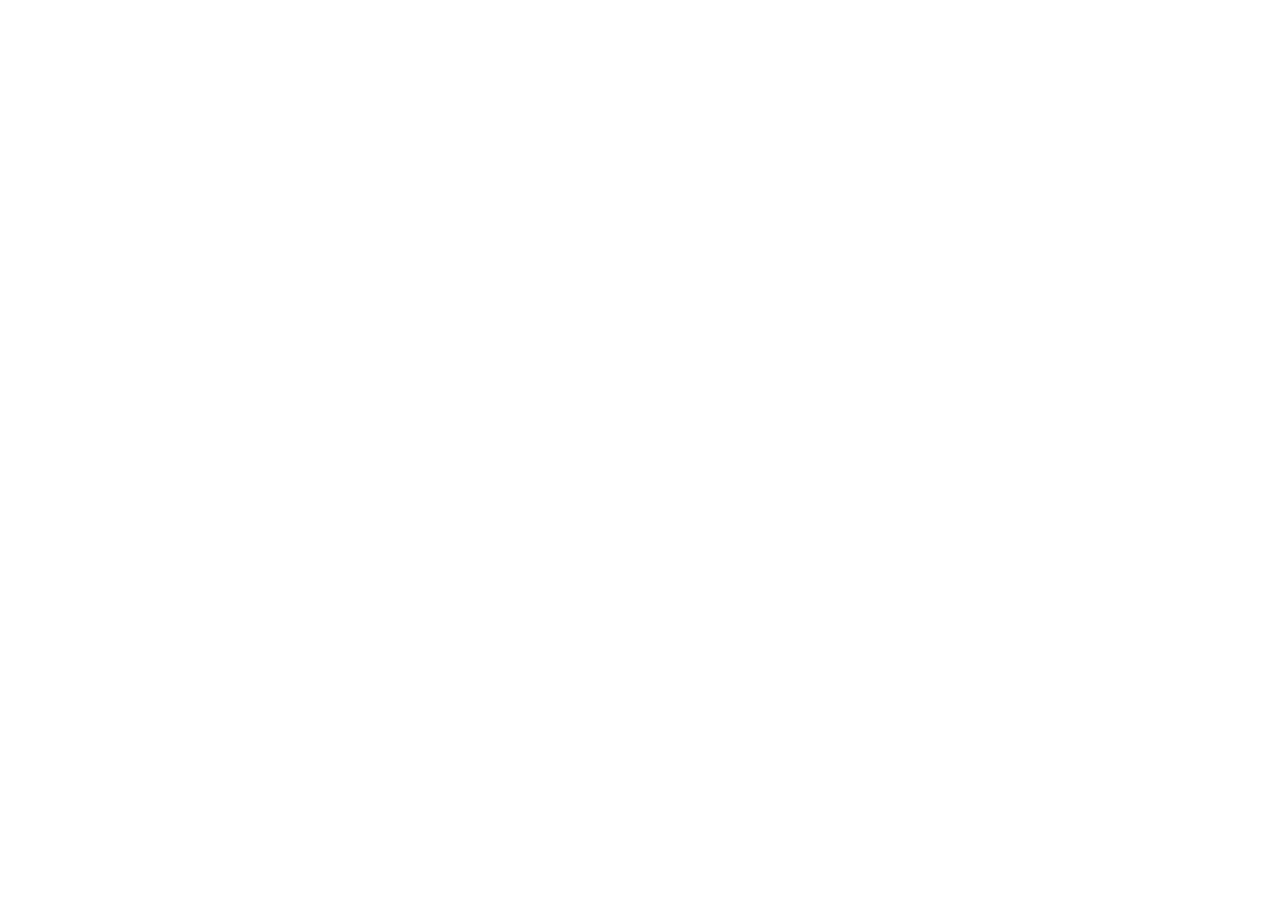
==== 28_09/index.html @ c6d45da0 "adição dos arquivos inciais e cola das fotos" ====
<!DOCTYPE html>
<html lang="pt">

<head>
    <meta charset="UTF-8">
    <meta name="viewport" content="width=device-width, initial-scale=1.0">
    <title>Catalogo de Motos</title>
    <link rel="stylesheet" href="style.css">
</head>

<body>

</body>
---- 28_09/style.css ----
:root {
    --color-light: #f4f4f4;
    --color-orange: #ff6600;
    --color-orange-alpha: rgba(255, 102, 0, .15);
    --color-dark: #111;
    --color-black: #000;
    --spacing-sm: 10px;
    --spacing-md: 20px;
    --spacing-lg: 30px;
}
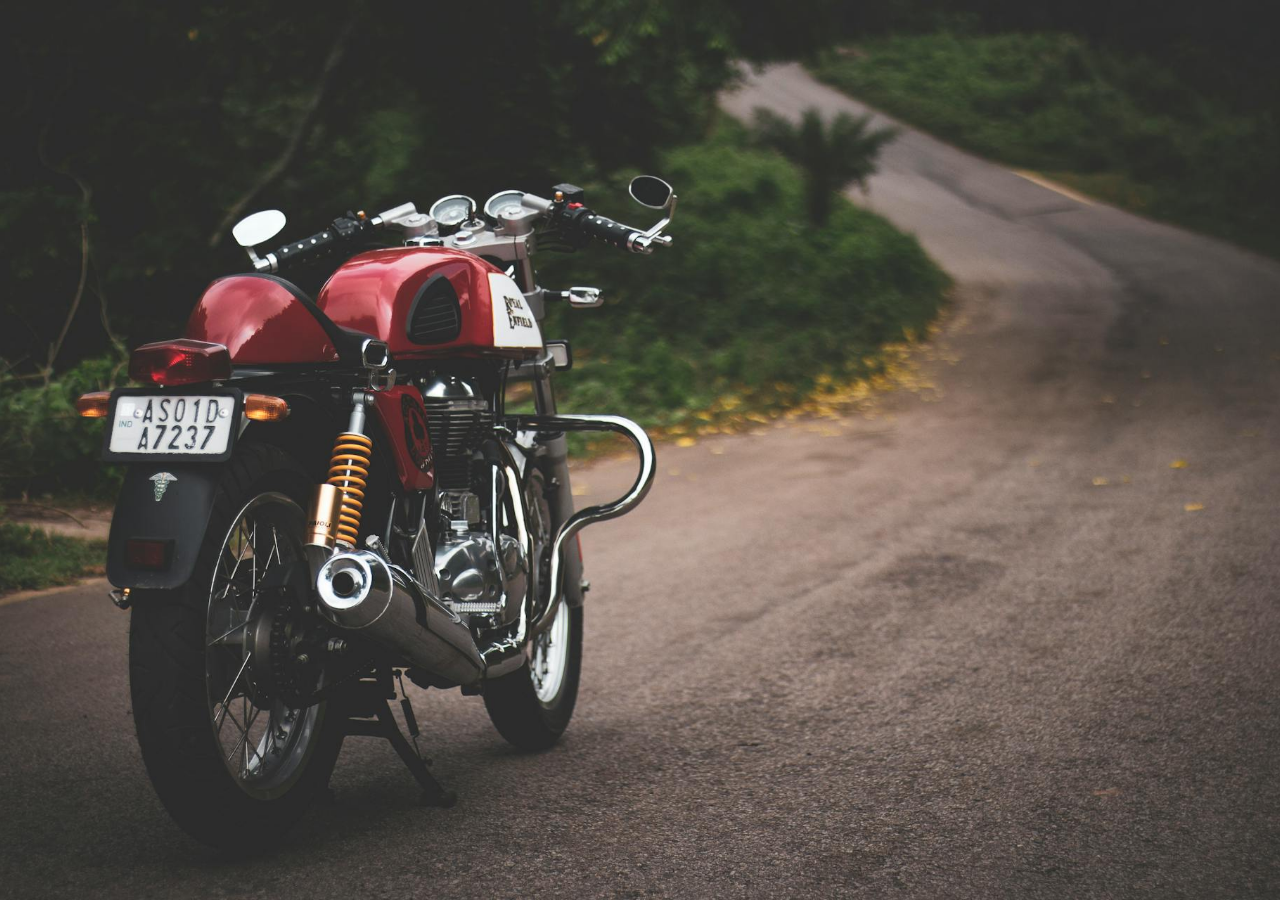
==== commit f39ded1a: "Imagem inicial feita e padronização da mesma" ====
--- a/28_09/index.html
+++ b/28_09/index.html
@@ -6,8 +6,17 @@
     <meta name="viewport" content="width=device-width, initial-scale=1.0">
     <title>Catalogo de Motos</title>
     <link rel="stylesheet" href="style.css">
+
+    <!-- ADICIONAR A IMAGEM NO PAGINA DO PESQUISADOR -->
+    <link rel="shortcut icon" href="./Imagens/shield-icon-black.svg" type="image/xml-svg">
+
+    <link rel="preconnect" href="https://fonts.googleapis.com">
+    <link rel="preconnect" href="https://fonts.gstatic.com" crossorigin>
+    <link href="https://fonts.googleapis.com/css2?family=Oswald:wght@200..700&display=swap" rel="stylesheet">
+
 </head>
 
 <body>
-
-</body>
+    <div class="hero">
+    </div>
+</body>
--- a/28_09/style.css
+++ b/28_09/style.css
@@ -7,4 +7,46 @@
     --spacing-sm: 10px;
     --spacing-md: 20px;
     --spacing-lg: 30px;
+}
+
+* {
+
+    margin: 0;
+    padding: 0;
+    box-sizing: border-box;
+    font-family: "Oswald", sans-serif;
+}
+
+body {
+
+    background-color: var(--color-black);
+
+
+}
+
+a {
+
+    text-decoration: none;
+    color: var(--color-light);
+}
+
+ul,
+ol {
+
+    list-style: none;
+}
+
+.hero {
+    width: 100%;
+    height: 100vh;
+    background-image: url(./Imagens/Motos/banner.jpg);
+
+    background-repeat: no-repeat;
+    /*Nao repretir a imagem de fundo quando desda o zoom */
+
+    background-size: cover;
+    /* mantem a extensão da imagem para padrão */
+
+    background-position: center center;
+    /* alinha a imagem pela margens das pontas esquerda e direita */
 }
